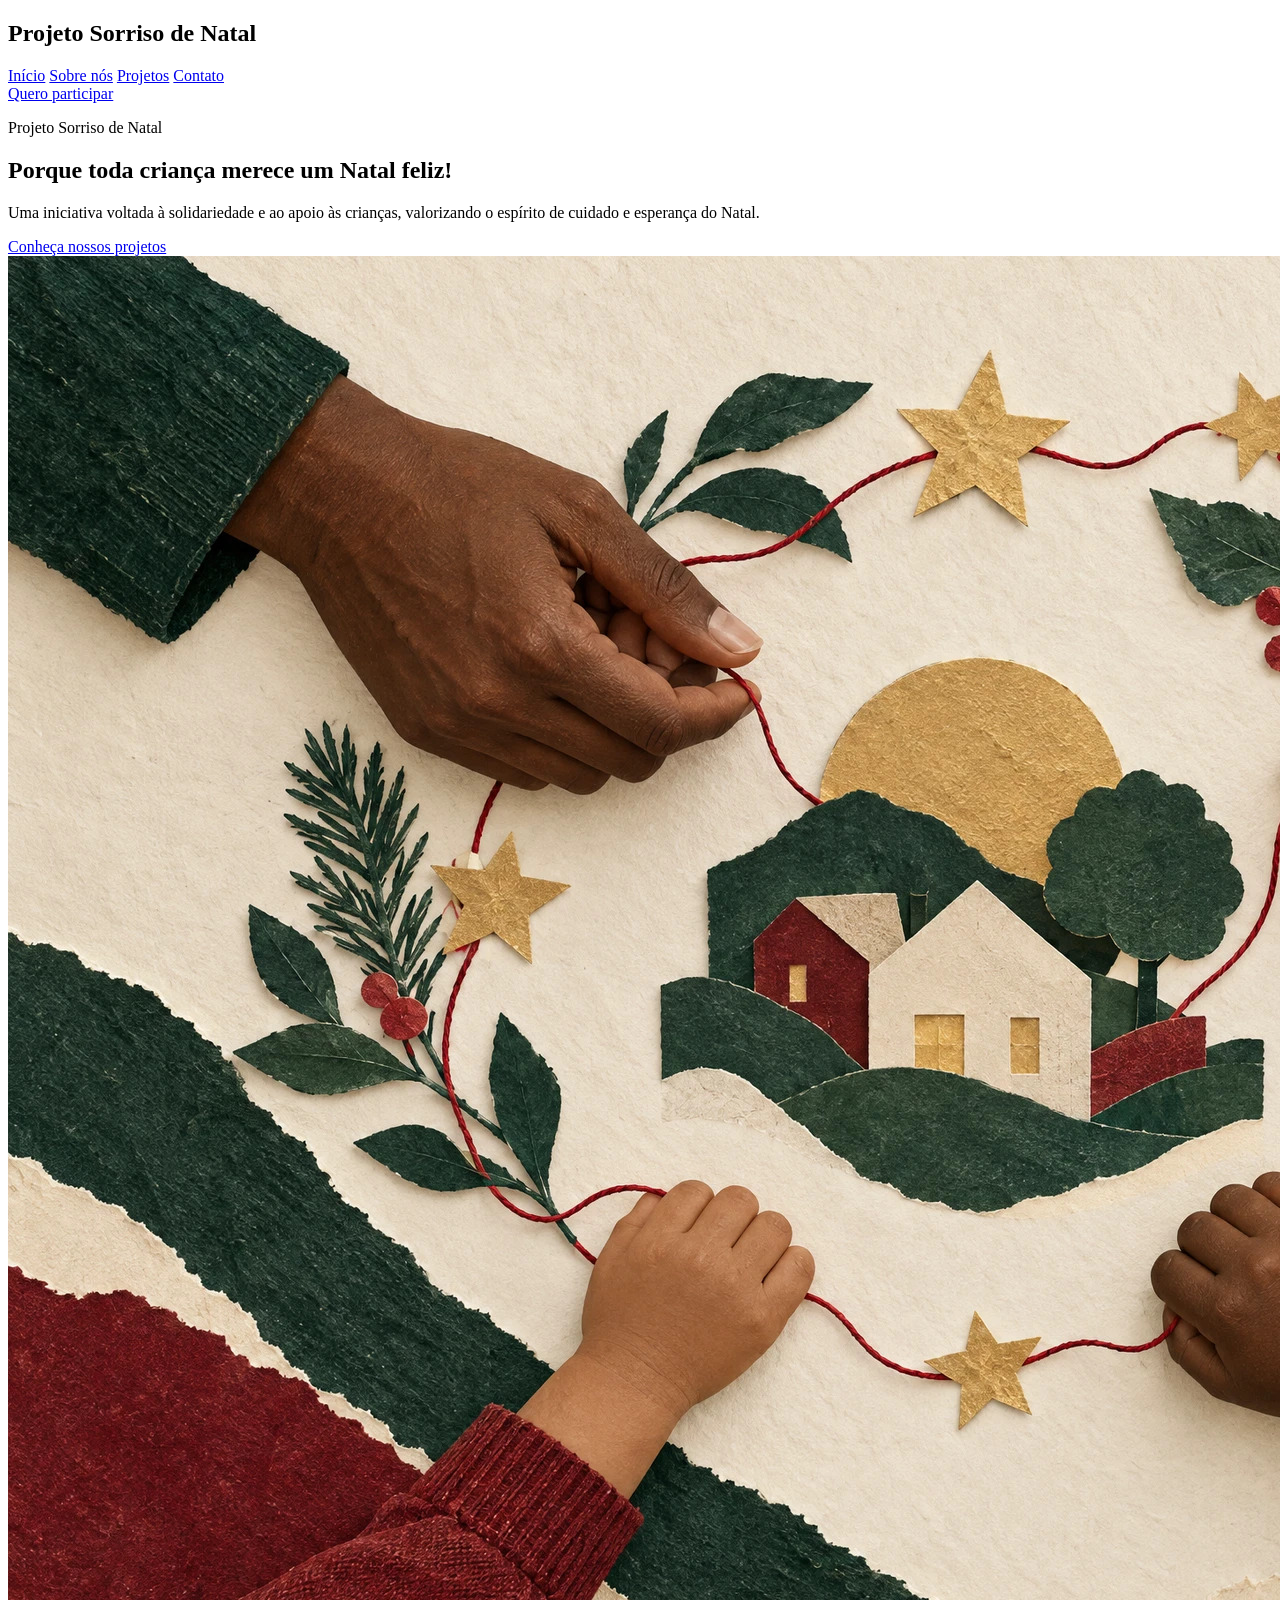
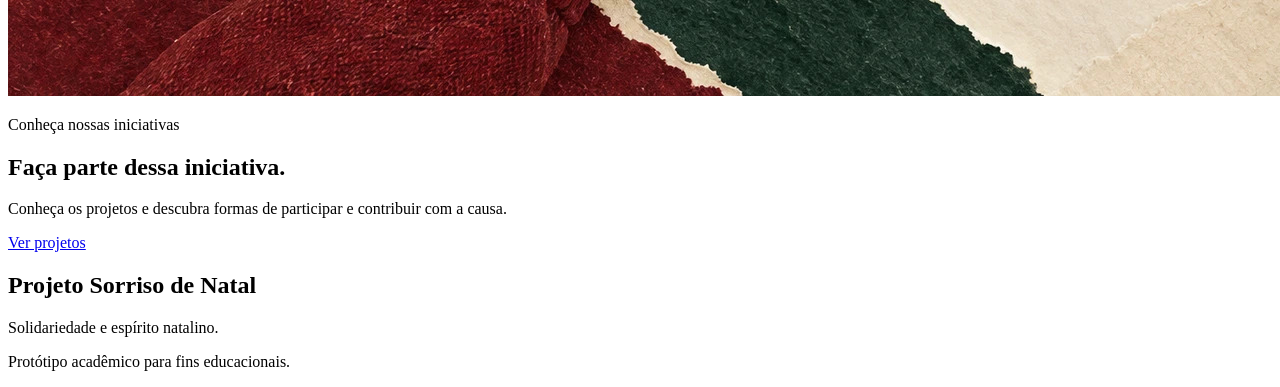
==== início/index.html @ 2841392e "Add files via upload" ====
<!DOCTYPE html>
<html lang="en">
<head>
    <meta charset="UTF-8">
    <meta name="viewport" content="width=device-width, initial-scale=1.0">
    <title>Projeto Sorriso de Natal</title>
    <link rel="stylesheet" href="pagina.css">
</head>
<body>
    
    <header class="cabecalho">
        <div class="logo">
            <h2>Projeto Sorriso de Natal</h2>
        </div>

        <nav class="menu">
            <a href="index.html">Início</a>
            <a href="sobre.html">Sobre nós</a>
            <a href="projetos.html">Projetos</a>
            <a href="contato.html">Contato</a>
        </nav>

        <a href="contato.html" class="botao-ajuda">Quero participar</a>
    </header>

    <main>
        <section class="banner">

            <div class="banner-texto">
                
                <p class="subtitulo">Projeto Sorriso de Natal</p>

                <h1>Porque toda criança merece um Natal feliz!</h1>

                <p>Uma iniciativa voltada à solidariedade e ao apoio às crianças, valorizando o espírito de cuidado e esperança do Natal.</p>

                <a href="projetos.html" class="botao-principal">Conheça nossos projetos</a>

                <div class="banner-imagem"><img src="banner-natal.jpg" alt="Imagem relacionada ao Natal e à solidariedade"></div>
            </div>
        </section>

        <section class="chamada-projetos">

            <p class="subtitulo">Conheça nossas iniciativas</p>
            <h2>Faça parte dessa iniciativa.</h2>
            <p>Conheça os projetos e descubra formas de participar e contribuir com a causa.</p>

            <a href="projetos.html" class="botao-principal">Ver projetos</a>

        </section>
    </main>

    <footer class="rodape">

        <h2>Projeto Sorriso de Natal</h2>
        <p>Solidariedade e espírito natalino.</p>
        <p>Protótipo acadêmico para fins educacionais.</p>

    </footer>

</body>
</html>
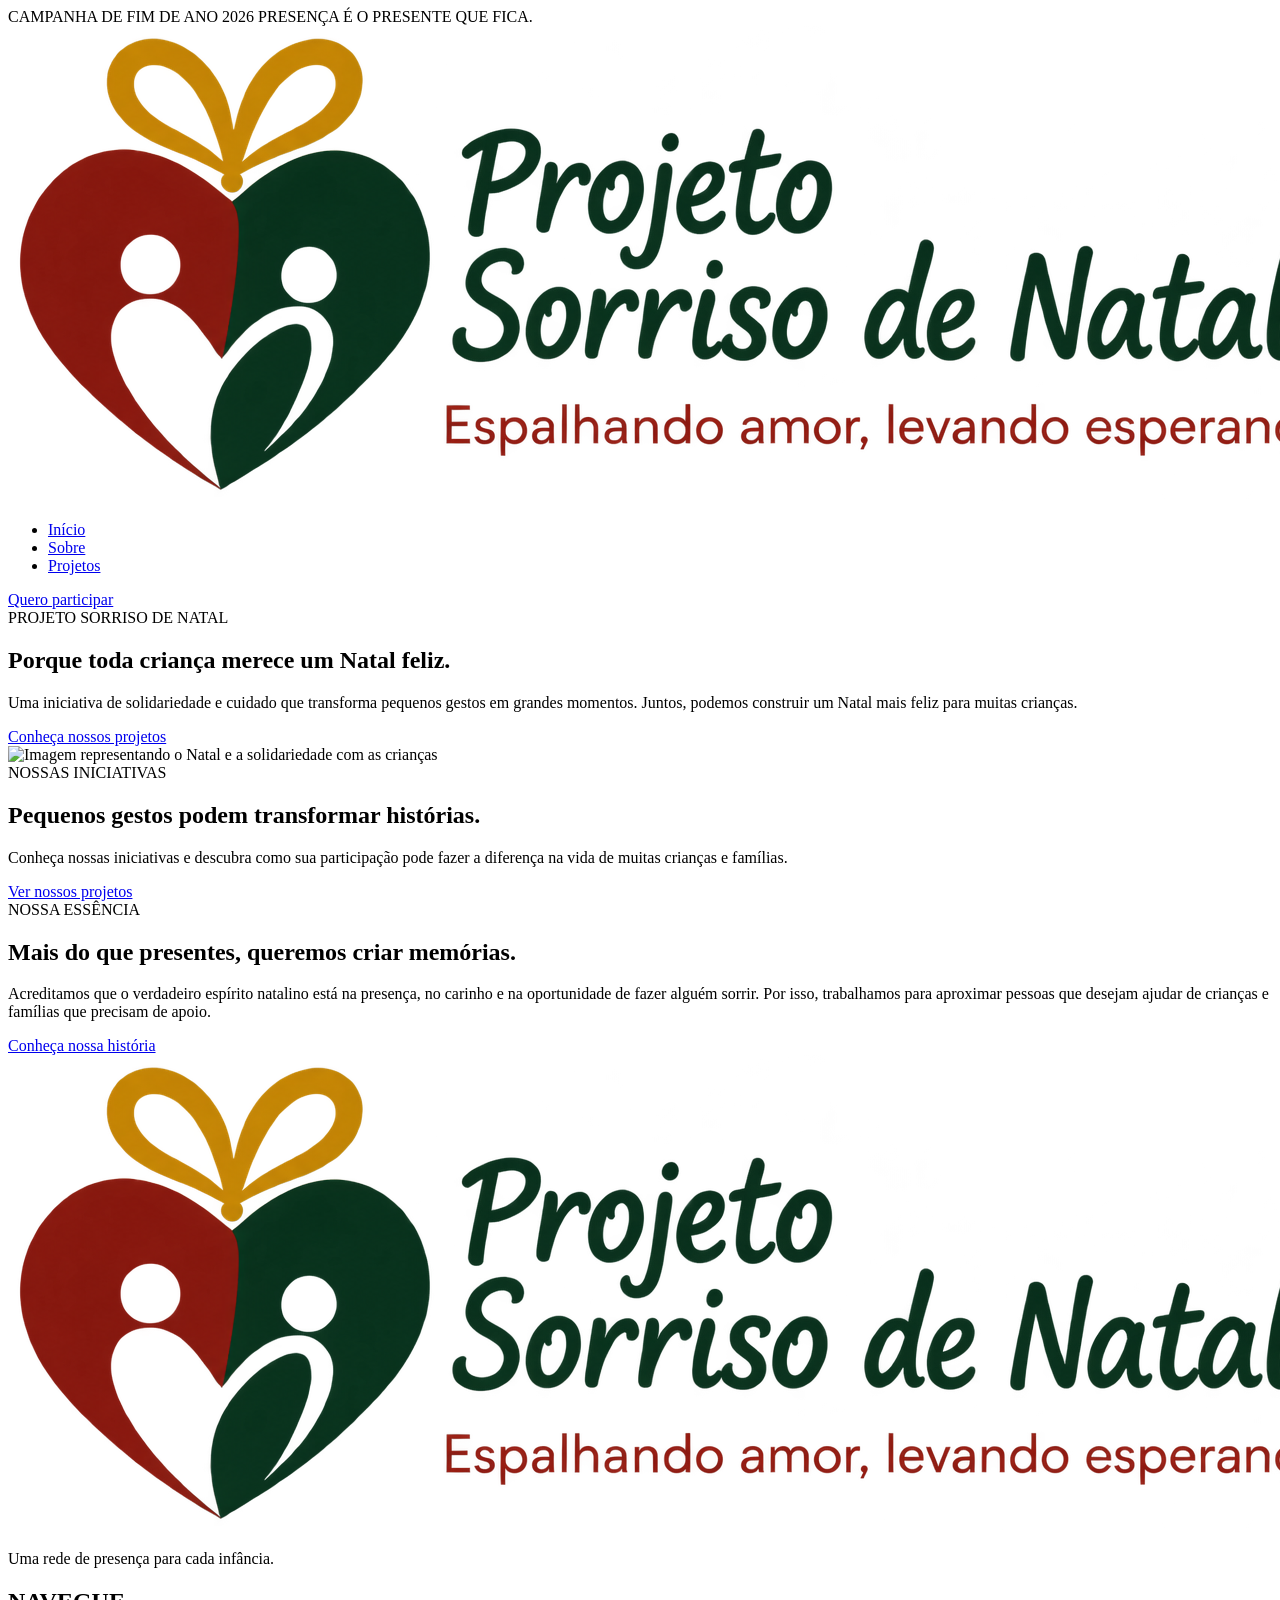
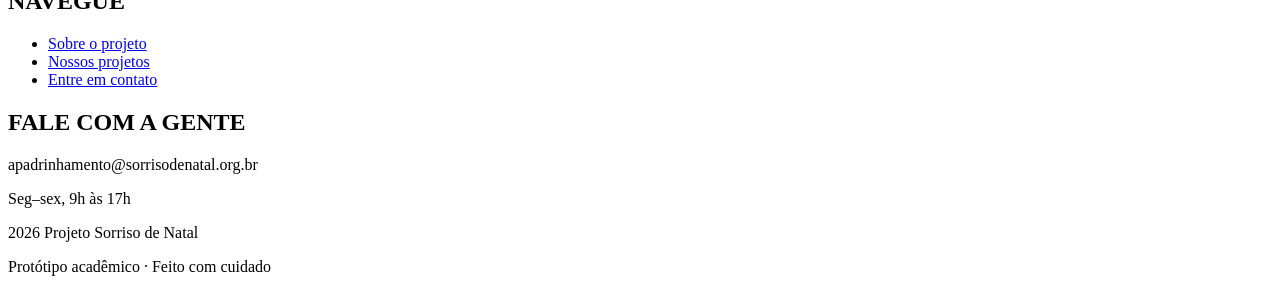
==== commit 102f6dc6: "Update index.html" ====
--- a/início/index.html
+++ b/início/index.html
@@ -1,63 +1,144 @@
+
 <!DOCTYPE html>
-<html lang="en">
+<html lang="pt-BR">
+
 <head>
     <meta charset="UTF-8">
     <meta name="viewport" content="width=device-width, initial-scale=1.0">
-    <title>Projeto Sorriso de Natal</title>
+
+    <title>Início - Projeto Sorriso de Natal</title>
+
+    <link rel="preconnect" href="https://fonts.googleapis.com">
+    <link rel="preconnect" href="https://fonts.gstatic.com" crossorigin>
+    <link href="https://fonts.googleapis.com/css2?family=DM+Sans:wght@400;500;700&family=Playfair+Display:wght@700;800&display=swap" rel="stylesheet">
     <link rel="stylesheet" href="pagina.css">
+
 </head>
 <body>
-    
-    <header class="cabecalho">
+
+    <!--barra superior da página inicial-->
+
+    <div class="top-bar">
+        <span>CAMPANHA DE FIM DE ANO 2026</span>
+        <span class="destaque">PRESENÇA É O PRESENTE QUE FICA.</span>
+    </div>
+
+
+    <!--cabeçalho -->
+
+    <header class="navbar">
         <div class="logo">
-            <h2>Projeto Sorriso de Natal</h2>
+            <img src="img/logo.png" alt="Logotipo Projeto Sorriso de Natal">
         </div>
 
-        <nav class="menu">
-            <a href="index.html">Início</a>
-            <a href="sobre.html">Sobre nós</a>
-            <a href="projetos.html">Projetos</a>
-            <a href="contato.html">Contato</a>
+        <nav>
+            <ul>
+                <li>
+                    <a href="index.html" class="here" aria-current="page">Início</a>
+                </li>
+
+                <li>
+                    <a href="sobre.html">Sobre</a>
+                </li>
+
+                <li>
+                    <a href="projetos.html">Projetos</a>
+                </li>
+            </ul>
         </nav>
 
-        <a href="contato.html" class="botao-ajuda">Quero participar</a>
+        <a href="contato.html" class="botao-participar">Quero participar</a>
     </header>
 
     <main>
+
+        <!--banner principal-->
+
         <section class="banner">
+            <div class="banner-texto">
+                <span class="tagline">PROJETO SORRISO DE NATAL</span>
+                <h1>
+                    Porque toda criança merece um
+                    <span>Natal feliz.</span>
+                </h1>
+                <p>Uma iniciativa de solidariedade e cuidado que transforma
+                    pequenos gestos em grandes momentos. Juntos, podemos
+                    construir um Natal mais feliz para muitas crianças.</p>
+                
+                <a href="projetos.html" class="botao-principal">Conheça nossos projetos</a>
+            </div>
 
-            <div class="banner-texto">
-                
-                <p class="subtitulo">Projeto Sorriso de Natal</p>
-
-                <h1>Porque toda criança merece um Natal feliz!</h1>
-
-                <p>Uma iniciativa voltada à solidariedade e ao apoio às crianças, valorizando o espírito de cuidado e esperança do Natal.</p>
-
-                <a href="projetos.html" class="botao-principal">Conheça nossos projetos</a>
-
-                <div class="banner-imagem"><img src="banner-natal.jpg" alt="Imagem relacionada ao Natal e à solidariedade"></div>
+            <div class="banner-imagem">
+                <img src="img/banner-natal.jpg" alt="Imagem representando o Natal e a solidariedade com as crianças">
             </div>
         </section>
 
+
+        <!--chcmada dos projetos oferecidos pela ong-->
+
         <section class="chamada-projetos">
+            <span class="tagline">NOSSAS INICIATIVAS</span>
+            <h2>Pequenos gestos podem transformar histórias.</h2>
+            
+            <p>Conheça nossas iniciativas e descubra como sua participação
+                pode fazer a diferença na vida de muitas crianças e famílias.</p>
+            
+            <a href="projetos.html" class="botao-principal">Ver nossos projetos</a>
+        </section>
 
-            <p class="subtitulo">Conheça nossas iniciativas</p>
-            <h2>Faça parte dessa iniciativa.</h2>
-            <p>Conheça os projetos e descubra formas de participar e contribuir com a causa.</p>
 
-            <a href="projetos.html" class="botao-principal">Ver projetos</a>
+        <!--mensagem institucional-->
 
+        <section class="mensagem">
+            <div class="mensagem-texto">
+                <span class="tagline">NOSSA ESSÊNCIA</span>
+                <h2>Mais do que presentes, queremos criar memórias.</h2>
+
+                <p>Acreditamos que o verdadeiro espírito natalino está
+                    na presença, no carinho e na oportunidade de fazer
+                    alguém sorrir. Por isso, trabalhamos para aproximar
+                    pessoas que desejam ajudar de crianças e famílias
+                    que precisam de apoio.</p>
+
+                <a href="sobre.html" class="link-sobre">Conheça nossa história</a>
+            </div>
         </section>
     </main>
 
-    <footer class="rodape">
 
-        <h2>Projeto Sorriso de Natal</h2>
-        <p>Solidariedade e espírito natalino.</p>
-        <p>Protótipo acadêmico para fins educacionais.</p>
+    <!--rodape-->
 
+    <footer class="footer">
+        <div class="footer-topo">
+            <div class="footer-marca">
+                <div class="footer-logo">
+                    <img src="img/logo.png" alt="Logotipo Projeto Sorriso de Natal">
+                </div>
+
+                <p class="footer-frase">Uma rede de presença para cada infância.</p>
+            </div>
+
+            <div class="footer-coluna">
+                <h2>NAVEGUE</h2>
+
+                <ul>
+                    <li><a href="sobre.html">Sobre o projeto</a></li>
+                    <li><a href="projetos.html">Nossos projetos</a></li>
+                    <li><a href="contato.html">Entre em contato</a></li>
+                </ul>
+            </div>
+
+            <div class="footer-coluna">
+                <h2>FALE COM A GENTE</h2>
+                <p>apadrinhamento@sorrisodenatal.org.br</p>
+                <p>Seg–sex, 9h às 17h</p>
+            </div>
+        </div>
+
+        <div class="footer-base">
+            <p>2026 Projeto Sorriso de Natal</p>
+            <p>Protótipo acadêmico · Feito com cuidado</p>
+        </div>
     </footer>
-
 </body>
-</html>+</html>
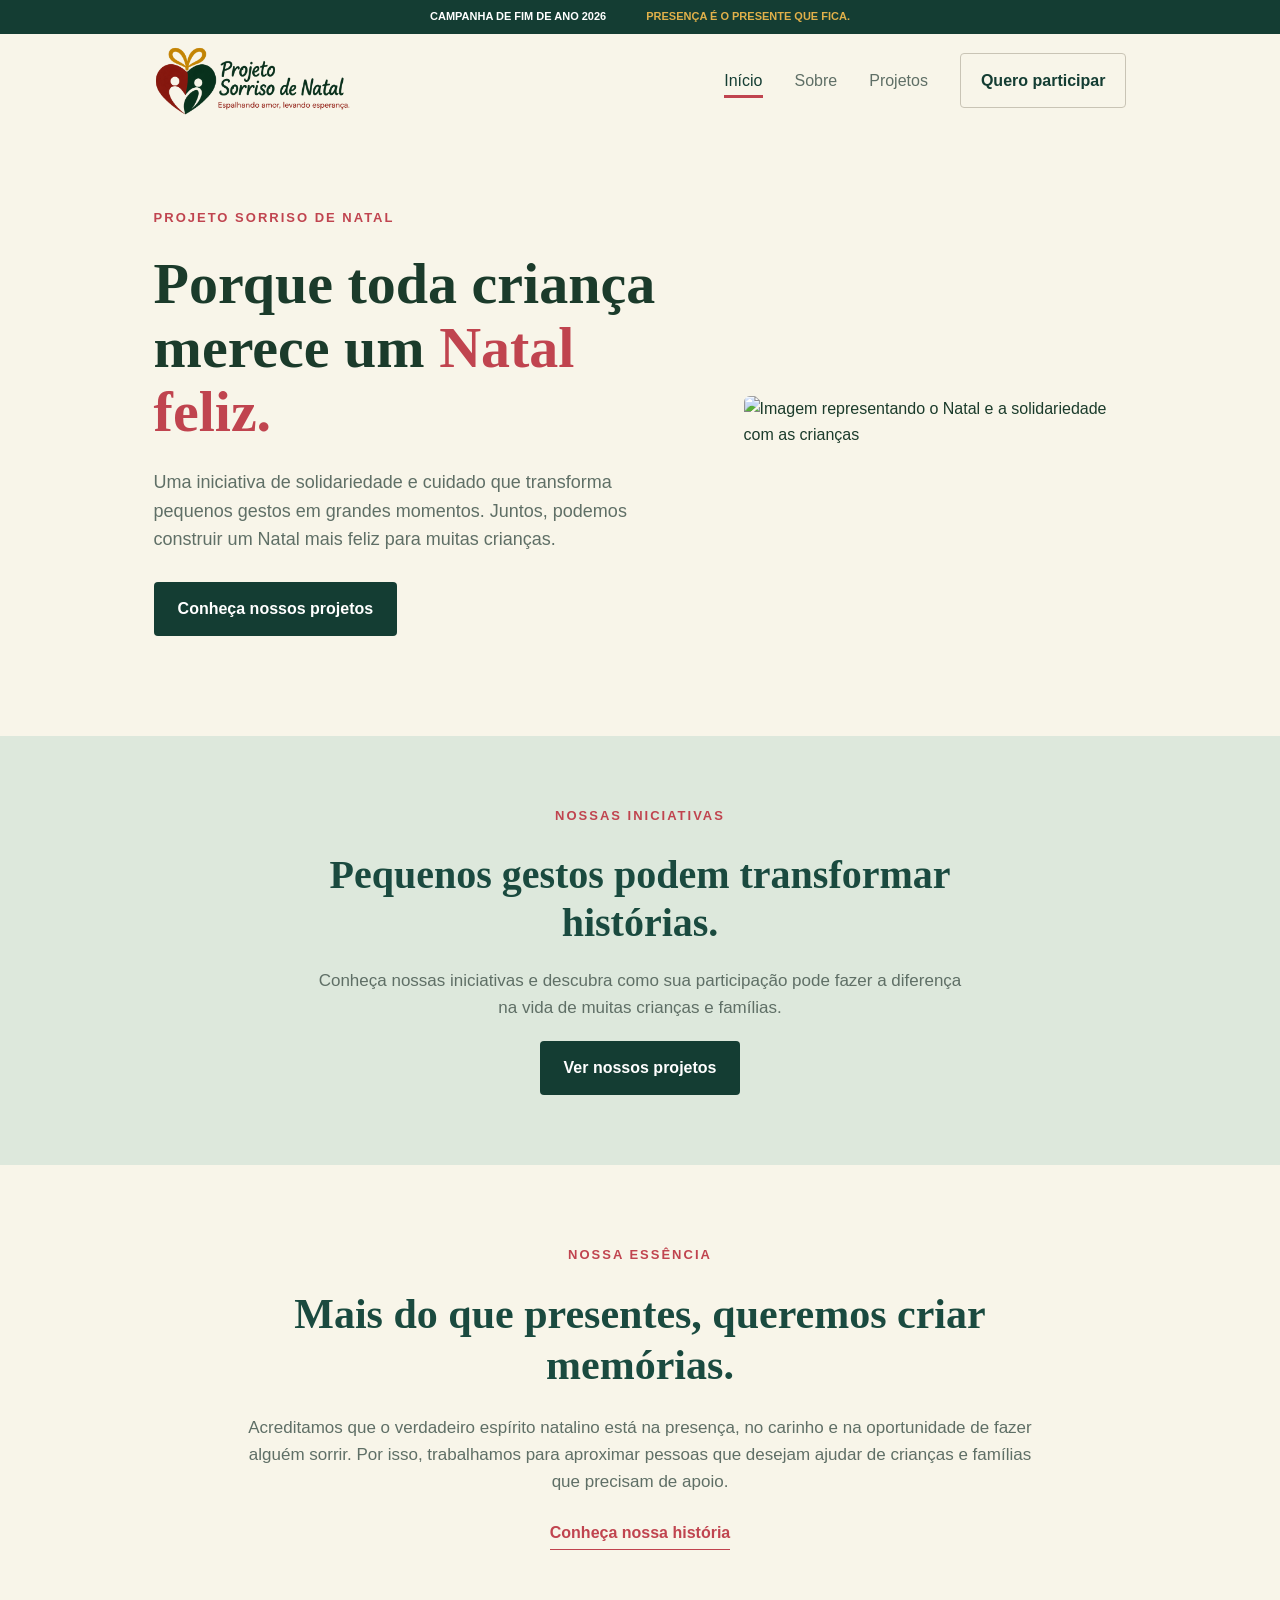
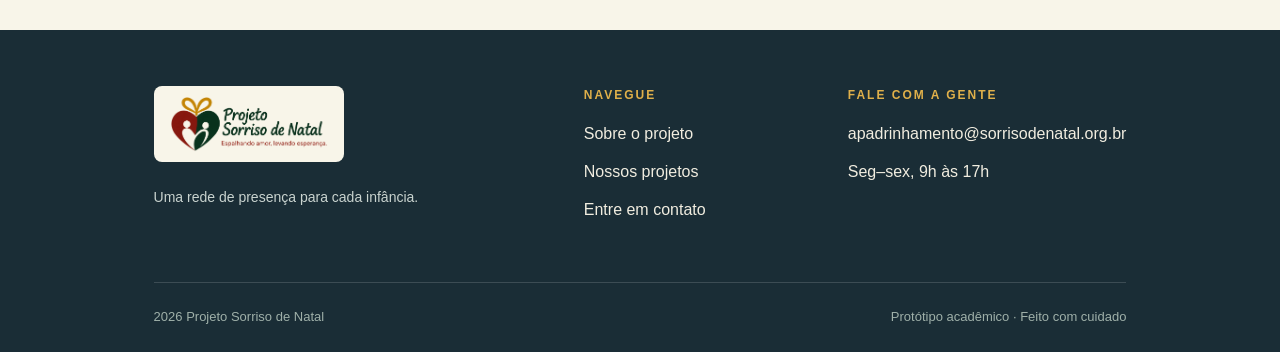
==== commit fd8d2b6e: "Update index.html" ====
--- a/início/index.html
+++ b/início/index.html
@@ -1,4 +1,3 @@
-
 <!DOCTYPE html>
 <html lang="pt-BR">
 
--- a/início/pagina.css
+++ b/início/pagina.css
@@ -0,0 +1,423 @@
+*{
+    margin: 0;
+    padding: 0;
+    box-sizing: border-box;
+}
+
+body{
+    background-color: #f8f5e9;
+    color: #1B3B2B;
+    line-height: 1.6;
+    font-family: 'DM Sans', Arial, sans-serif;
+}
+
+img{
+    max-width: 100%;
+    height: auto;
+    display: block;
+}
+
+
+/*barra superior do site*/
+
+.top-bar{
+    background-color: #143d33;
+    color: white;
+    display: flex;
+    justify-content: center;
+    gap: 40px;
+    padding: 8px 0;
+    font-size: 11px;
+    font-weight: 700;
+}
+
+.destaque{
+    color: #e0b04a;
+}
+
+
+/*cabeçalhooo*/
+
+.navbar{
+    display: flex;
+    align-items: center;
+    padding: 12px 12%;
+}
+
+.logo img{
+    height: 70px;
+    width: auto;
+}
+
+nav{
+    margin-left: auto;
+}
+
+nav ul{
+    display: flex;
+    gap: 32px;
+    list-style: none;
+}
+
+nav a{
+    text-decoration: none;
+    color: #5f6f66;
+    font-weight: 500;
+    padding-bottom: 6px;
+}
+
+nav a.here{
+    color: #143d33;
+    border-bottom: 3px solid #c0444f;
+}
+
+.botao-participar{
+    margin-left: 32px;
+    padding: 14px 20px;
+    border: 1px solid #c9c4b5;
+    border-radius: 4px;
+    color: #143d33;
+    font-weight: 700;
+    text-decoration: none;
+}
+
+
+/*banner principal*/
+
+.banner{
+    display: flex;
+    align-items: center;
+    justify-content: space-between;
+    gap: 50px;
+    padding: 80px 12% 100px;
+}
+
+.banner-texto{
+    max-width: 540px;
+}
+
+.tagline{
+    display: block;
+    color: #c0444f;
+    font-size: 13px;
+    font-weight: 700;
+    letter-spacing: 2px;
+    margin-bottom: 24px;
+}
+
+.banner h1{
+    font-family: 'Playfair Display', Georgia, serif;
+    font-size: 58px;
+    font-weight: 800;
+    line-height: 1.1;
+    margin-bottom: 24px;
+}
+
+.banner h1 span{
+    color: #c0444f;
+}
+
+.banner-texto p{
+    color: #5f6f66;
+    font-size: 18px;
+    margin-bottom: 28px;
+}
+
+.banner-imagem{
+    width: 48%;
+    max-width: 500px;
+}
+
+.banner-imagem img{
+    width: 100%;
+    border-radius: 6px;
+}
+
+
+/*botões e links*/
+
+.botao-principal{
+    display: inline-block;
+    background-color: #143d33;
+    color: white;
+    text-decoration: none;
+    padding: 14px 24px;
+    border-radius: 4px;
+    font-weight: 700;
+}
+
+.botao-principal:hover{
+    background-color: #245c43;
+}
+
+.botao-participar:hover{
+    background-color: #e9e5d9;
+}
+
+.link-sobre{
+    display: inline-block;
+    color: #c0444f;
+    font-weight: 700;
+    text-decoration: none;
+    border-bottom: 1px solid #c0444f;
+    padding-bottom: 4px;
+}
+
+.link-sobre:hover{
+    color: #143d33;
+    border-color: #143d33;
+}
+
+
+/*chamada para os projetos da ong*/
+
+.chamada-projetos{
+    background-color: #dde8dc;
+    text-align: center;
+    padding: 70px 12%;
+}
+
+.chamada-projetos h2{
+    font-family: 'Playfair Display', Georgia, serif;
+    color: #1a4a3f;
+    font-size: 40px;
+    line-height: 1.2;
+    max-width: 750px;
+    margin: 0 auto 20px;
+}
+
+.chamada-projetos p{
+    color: #5f6f66;
+    font-size: 17px;
+    max-width: 650px;
+    margin: 0 auto 20px;
+}
+
+
+/*mensagem institucional*/
+
+.mensagem{
+    padding: 80px 12%;
+}
+
+.mensagem-texto{
+    max-width: 800px;
+    margin: 0 auto;
+    text-align: center;
+}
+
+.mensagem h2{
+    font-family: 'Playfair Display', Georgia, serif;
+    color: #1a4a3f;
+    font-size: 42px;
+    line-height: 1.2;
+    margin-bottom: 24px;
+}
+
+.mensagem p{
+    color: #5f6f66;
+    font-size: 17px;
+    margin-bottom: 24px;
+}
+
+
+/*rodape*/
+
+.footer{
+    background-color: #1a2d36;
+    color: #f1ede0;
+    padding: 56px 12% 24px;
+}
+
+.footer-topo{
+    display: flex;
+    gap: 64px;
+    padding-bottom: 48px;
+}
+
+.footer-marca{
+    margin-right: auto;
+    max-width: 360px;
+}
+
+.footer-logo{
+    display: inline-block;
+    background-color: #f8f5e9;
+    padding: 10px 16px;
+    border-radius: 8px;
+    margin-bottom: 16px;
+}
+
+.footer-logo img{
+    height: 56px;
+    width: auto;
+}
+
+.footer-frase{
+    font-size: 14px;
+    color: #c9d3cf;
+}
+
+.footer-coluna{
+    min-width: 200px;
+}
+
+.footer-coluna h2{
+    color: #e0b04a;
+    font-size: 12px;
+    letter-spacing: 2px;
+    margin-bottom: 16px;
+}
+
+.footer-coluna ul{
+    list-style: none;
+}
+
+.footer-coluna li,
+.footer-coluna p{
+    margin-bottom: 12px;
+}
+
+.footer-coluna a{
+    color: #f1ede0;
+    text-decoration: none;
+}
+
+.footer-coluna a:hover{
+    color: #e0b04a;
+}
+
+.footer-base{
+    display: flex;
+    justify-content: space-between;
+    border-top: 1px solid rgba(255, 255, 255, 0.15);
+    padding-top: 24px;
+    font-size: 13px;
+    color: #9fb0a9;
+}
+
+
+/*acessibilidade do site*/
+
+a:focus-visible{
+    outline: 3px solid #c0444f;
+    outline-offset: 4px;
+}
+
+
+/*responsividade*/
+
+@media (max-width: 768px) {
+
+    /*barra superior*/
+
+    .top-bar{
+        flex-direction: column;
+        align-items: center;
+        gap: 4px;
+        padding: 10px 16px;
+        text-align: center;
+    }
+
+
+    /*cabeçalho*/
+
+    .navbar{
+        flex-wrap: wrap;
+        justify-content: center;
+        gap: 16px;
+        padding: 16px 6%;
+    }
+
+    .logo{
+        width: 100%;
+        display: flex;
+        justify-content: center;
+    }
+
+    nav{
+        margin-left: 0;
+    }
+
+    nav ul{
+        gap: 20px;
+    }
+
+    .botao-participar{
+        margin-left: 0;
+    }
+
+
+    /*banner*/
+
+    .banner{
+        flex-direction: column;
+        text-align: center;
+        gap: 35px;
+        padding: 48px 6% 64px;
+    }
+
+    .banner-texto{
+        max-width: 100%;
+    }
+
+    .banner h1{
+        font-size: 38px;
+    }
+
+    .banner-texto p{
+        font-size: 16px;
+    }
+
+    .banner-imagem{
+        width: 100%;
+        max-width: 500px;
+    }
+
+
+    /*chamada para projetos */
+
+    .chamada-projetos{
+        padding: 50px 6%;
+    }
+
+    .chamada-projetos h2{
+        font-size: 30px;
+    }
+
+    .chamada-projetos p{
+        font-size: 16px;
+    }
+
+
+    /*mensagem institucional*/
+
+    .mensagem{
+        padding: 55px 6%;
+    }
+
+    .mensagem h2 {
+        font-size: 32px;
+    }
+
+    .mensagem p{
+        font-size: 16px;
+    }
+
+
+    /*rodapé*/
+
+    .footer{
+        padding: 40px 6% 24px;
+    }
+
+    .footer-topo{
+        flex-direction: column;
+        gap: 32px;
+    }
+
+    .footer-base{
+        flex-direction: column;
+        gap: 8px;
+    }
+}
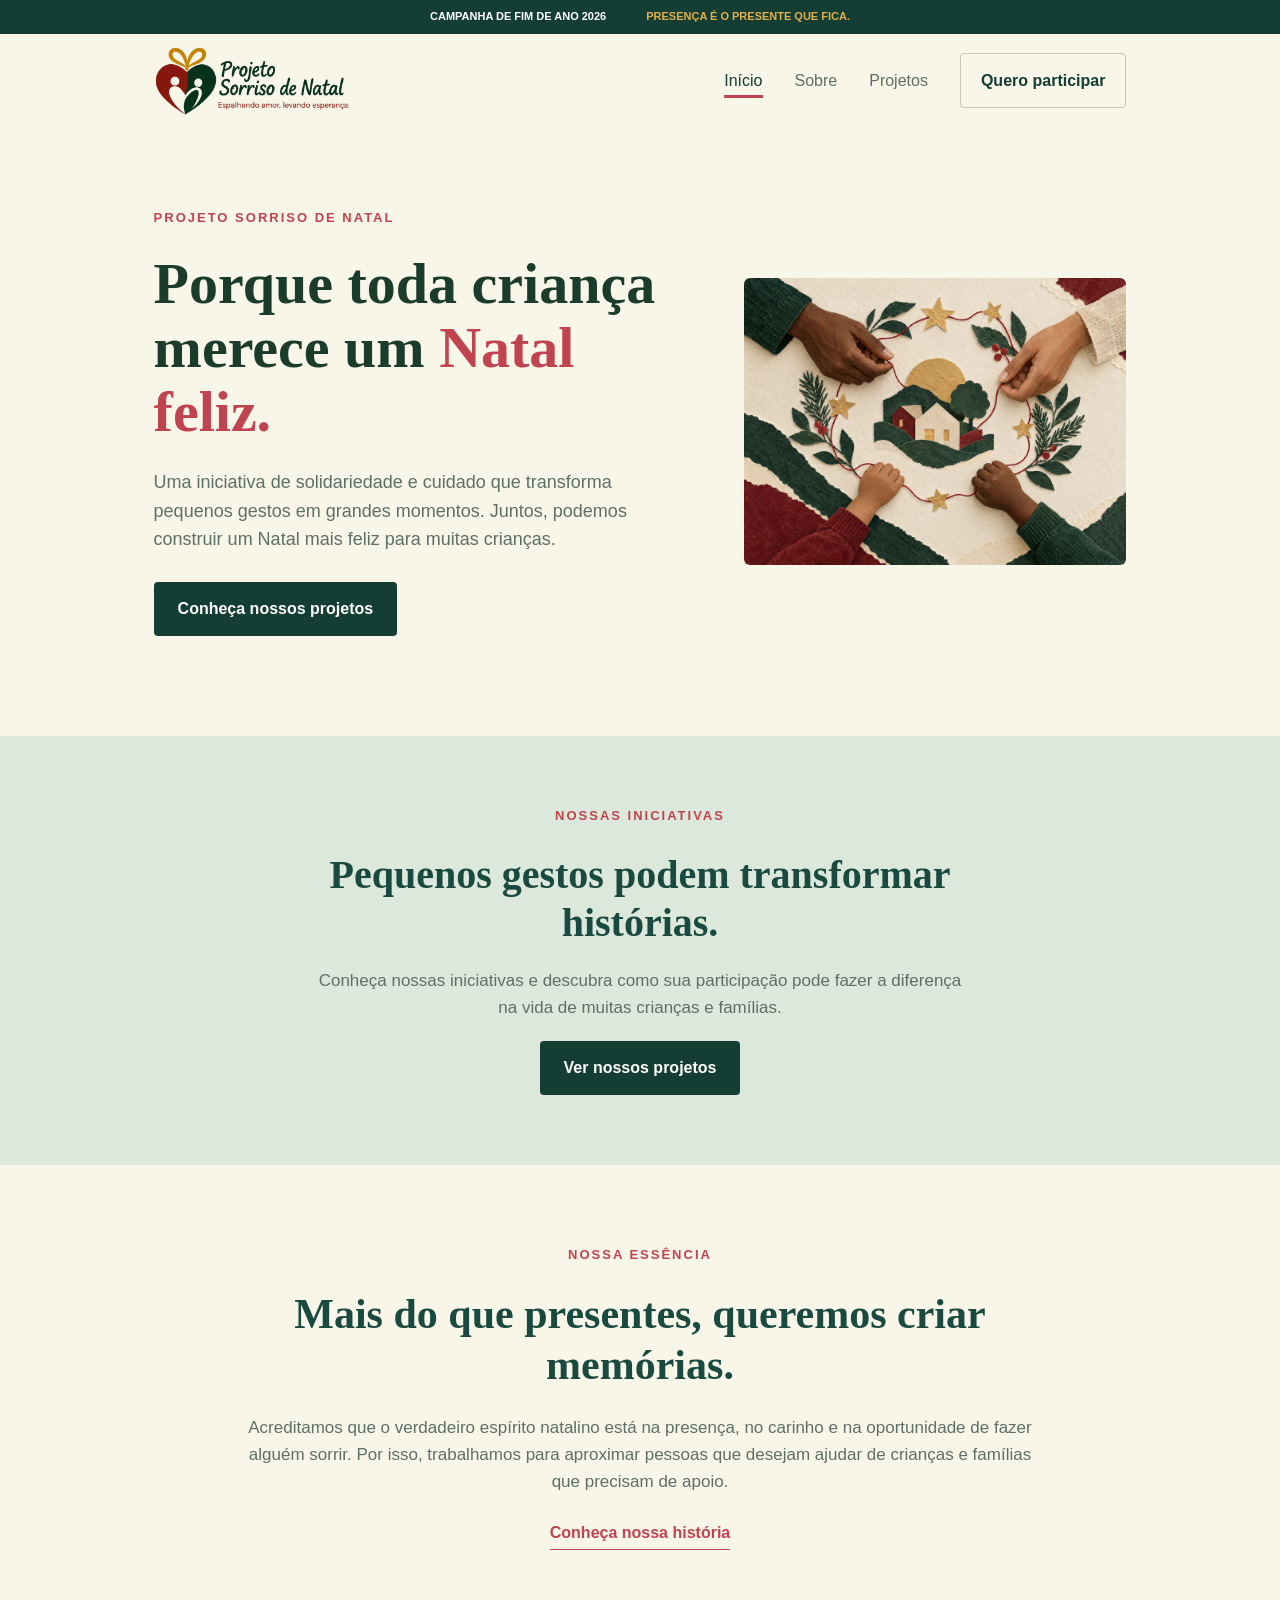
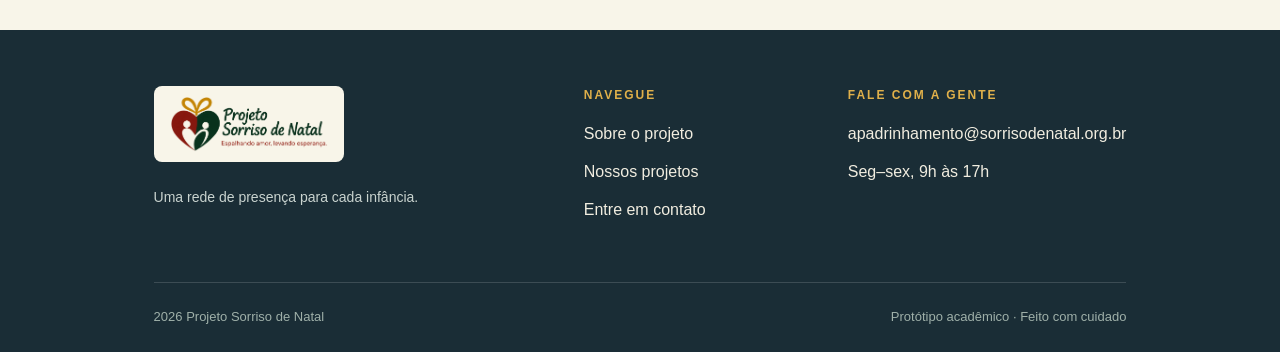
==== commit 1dfceb66: "Update index.html" ====
--- a/início/index.html
+++ b/início/index.html
@@ -15,7 +15,7 @@
 </head>
 <body>
 
-    <!--barra superior da página inicial-->
+    <!--tirinha superior da página inicial-->
 
     <div class="top-bar">
         <span>CAMPANHA DE FIM DE ANO 2026</span>
@@ -32,17 +32,11 @@
 
         <nav>
             <ul>
-                <li>
-                    <a href="index.html" class="here" aria-current="page">Início</a>
-                </li>
+                <li><a href="index.html" class="here" aria-current="page">Início</a></li>
 
-                <li>
-                    <a href="sobre.html">Sobre</a>
-                </li>
+                <li><a href="sobre.html">Sobre</a></li>
 
-                <li>
-                    <a href="projetos.html">Projetos</a>
-                </li>
+                <li><a href="projetos.html">Projetos</a></li>
             </ul>
         </nav>
 
@@ -56,10 +50,12 @@
         <section class="banner">
             <div class="banner-texto">
                 <span class="tagline">PROJETO SORRISO DE NATAL</span>
+
                 <h1>
                     Porque toda criança merece um
                     <span>Natal feliz.</span>
                 </h1>
+
                 <p>Uma iniciativa de solidariedade e cuidado que transforma
                     pequenos gestos em grandes momentos. Juntos, podemos
                     construir um Natal mais feliz para muitas crianças.</p>
@@ -68,7 +64,7 @@
             </div>
 
             <div class="banner-imagem">
-                <img src="img/banner-natal.jpg" alt="Imagem representando o Natal e a solidariedade com as crianças">
+                <img src="banner-natal.jpg" alt="Imagem representando o Natal e a solidariedade com as crianças">
             </div>
         </section>
 
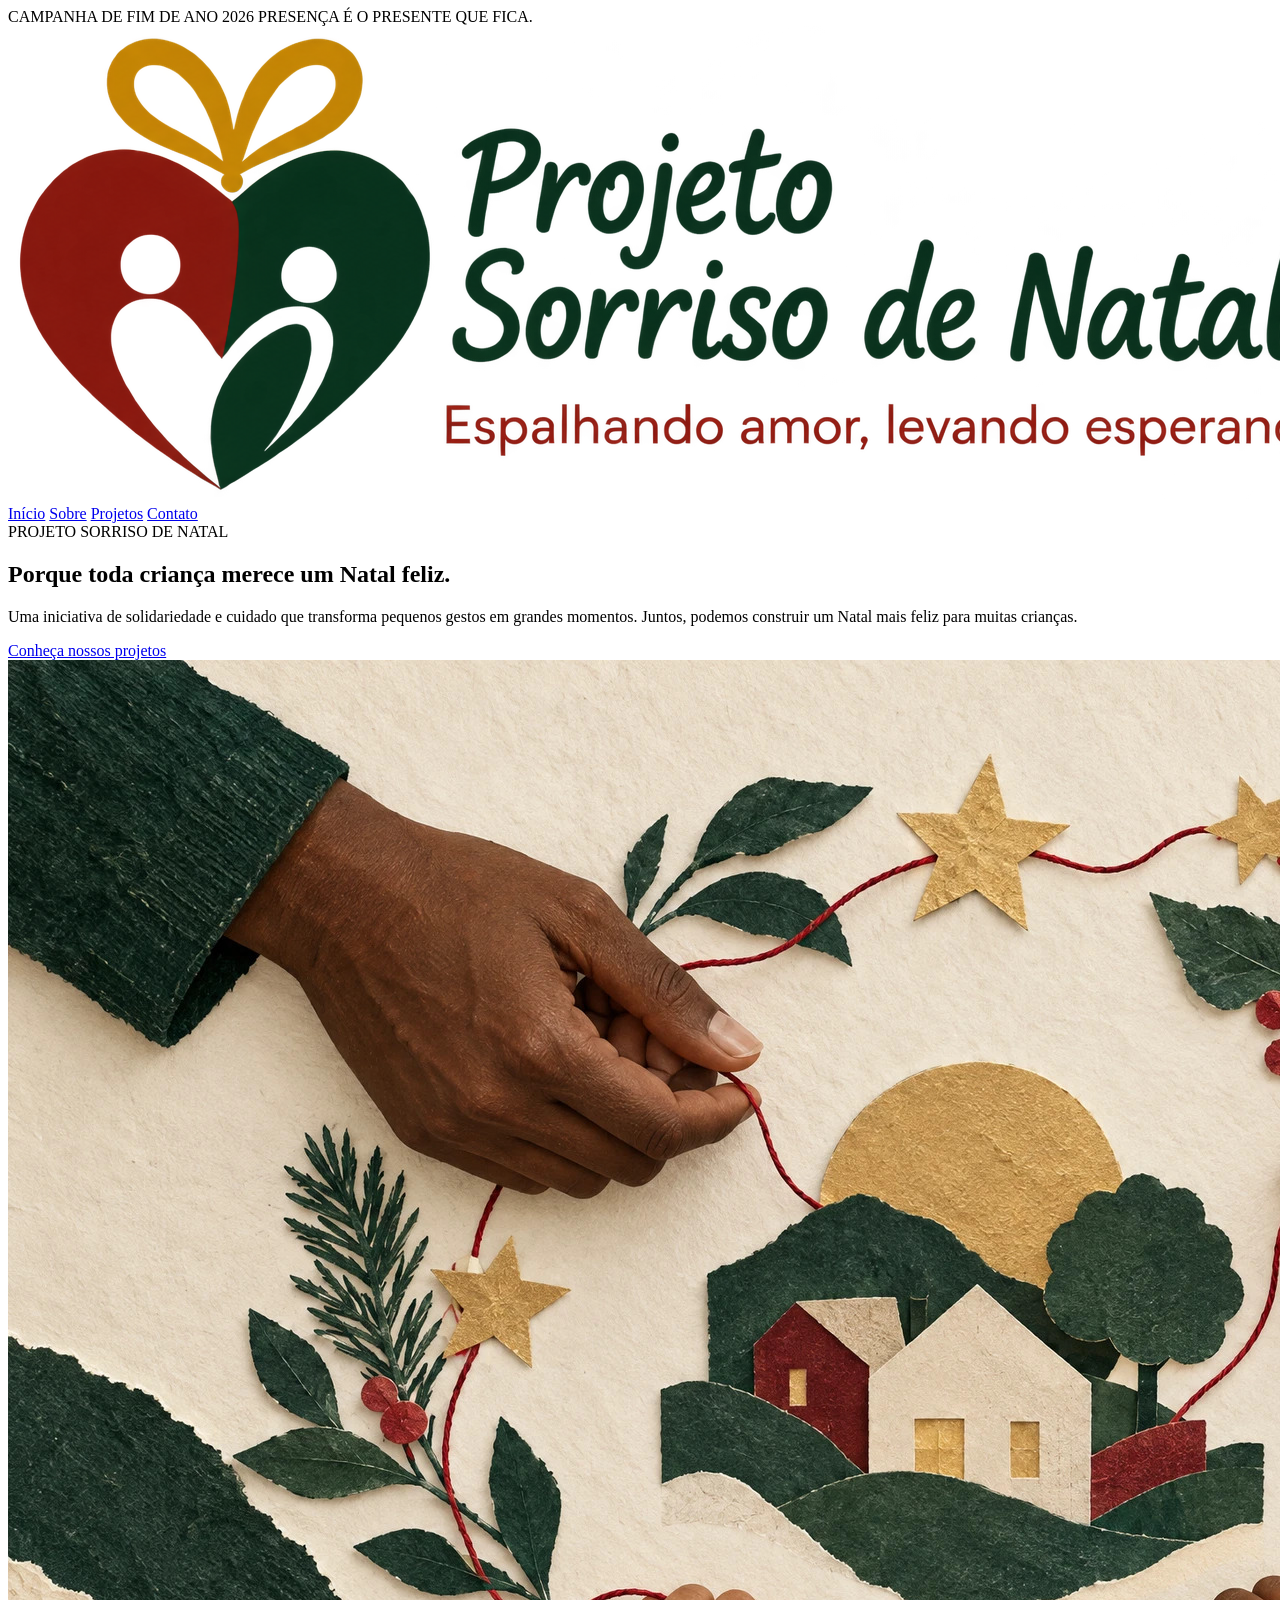
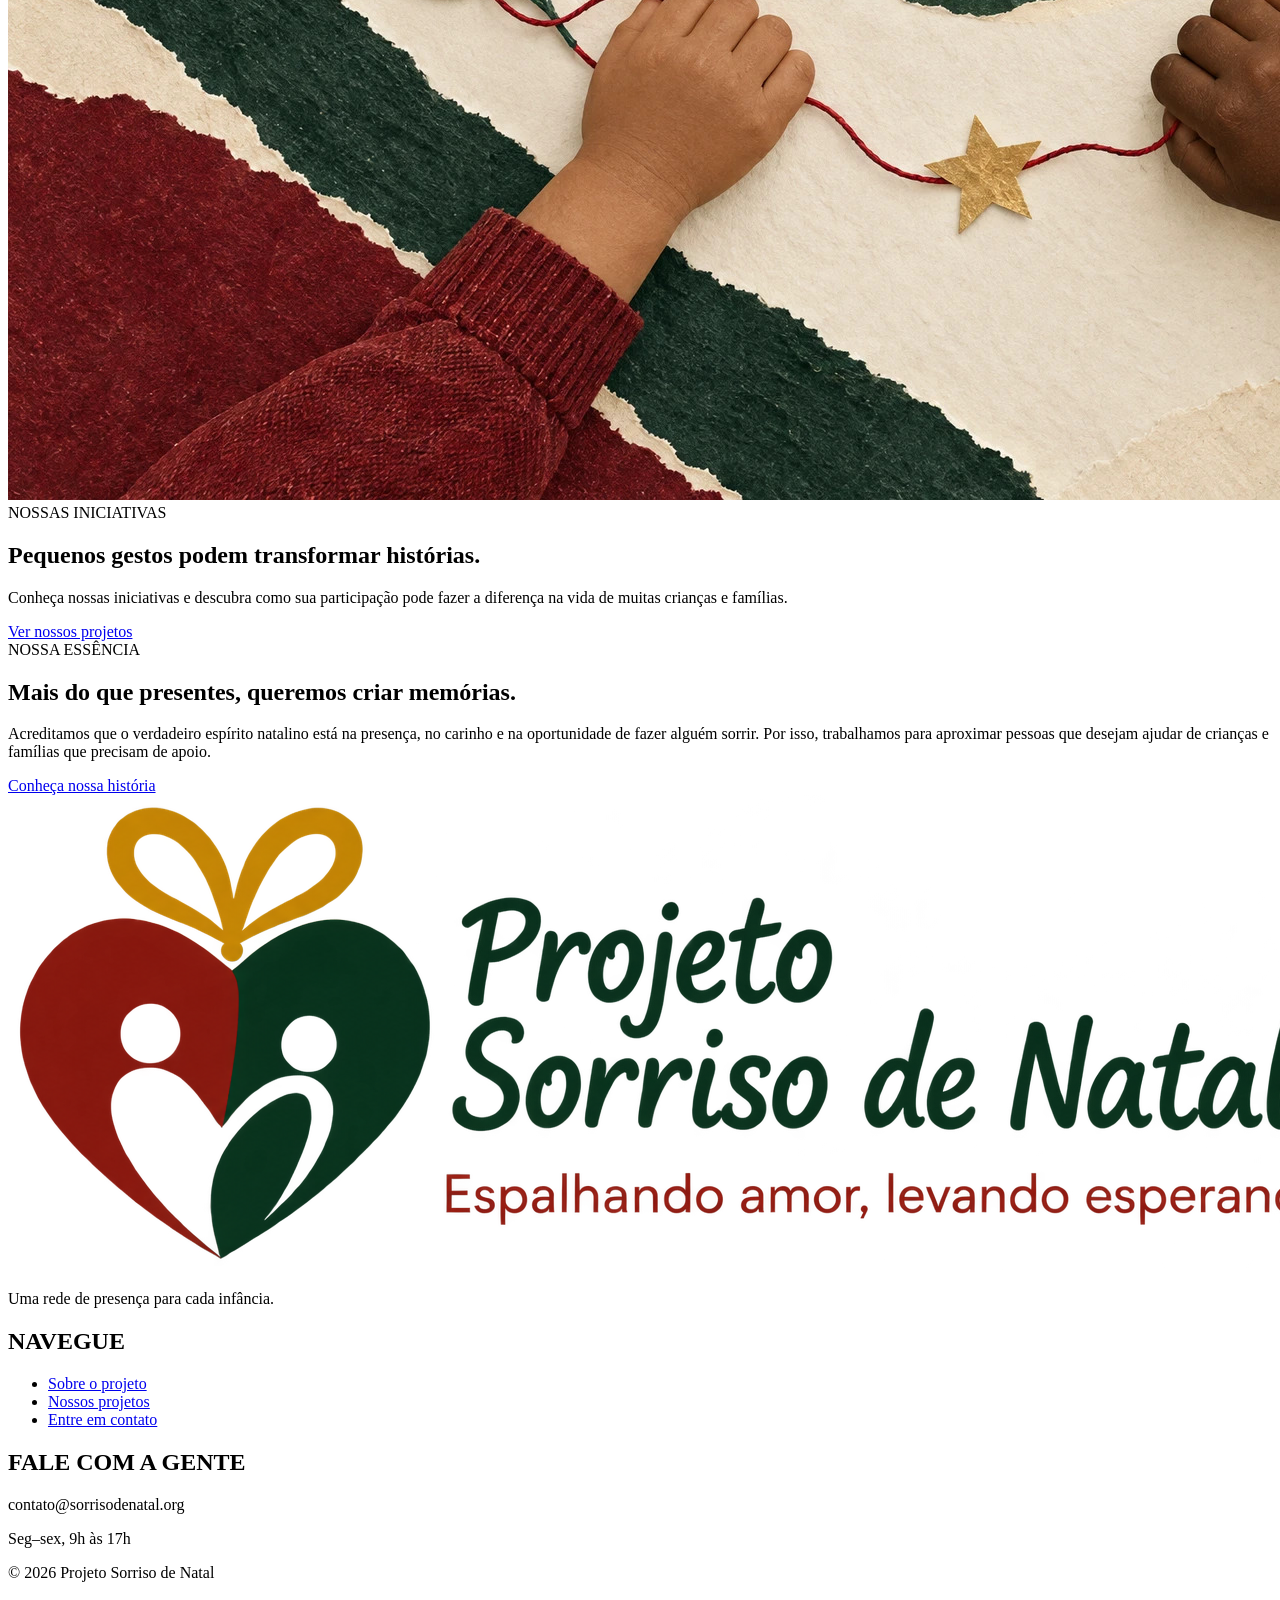
==== commit 4247cc46: "Add files via upload" ====
--- a/início/index.html
+++ b/início/index.html
@@ -1,3 +1,4 @@
+
 <!DOCTYPE html>
 <html lang="pt-BR">
 
@@ -10,12 +11,12 @@
     <link rel="preconnect" href="https://fonts.googleapis.com">
     <link rel="preconnect" href="https://fonts.gstatic.com" crossorigin>
     <link href="https://fonts.googleapis.com/css2?family=DM+Sans:wght@400;500;700&family=Playfair+Display:wght@700;800&display=swap" rel="stylesheet">
-    <link rel="stylesheet" href="pagina.css">
+    <link rel="stylesheet" href="css/style.css">
 
 </head>
 <body>
 
-    <!--tirinha superior da página inicial-->
+    <!--barra superior da página inicial-->
 
     <div class="top-bar">
         <span>CAMPANHA DE FIM DE ANO 2026</span>
@@ -25,23 +26,17 @@
 
     <!--cabeçalho -->
 
-    <header class="navbar">
-        <div class="logo">
-            <img src="img/logo.png" alt="Logotipo Projeto Sorriso de Natal">
-        </div>
-
-        <nav>
-            <ul>
-                <li><a href="index.html" class="here" aria-current="page">Início</a></li>
-
-                <li><a href="sobre.html">Sobre</a></li>
-
-                <li><a href="projetos.html">Projetos</a></li>
-            </ul>
-        </nav>
-
-        <a href="contato.html" class="botao-participar">Quero participar</a>
-    </header>
+<header>
+  <a class="logo" href="index.html" aria-label="Projeto Sorriso de Natal">
+    <img src="img/logo.png" alt="Projeto Sorriso de Natal">
+  </a>
+  <nav>
+    <a href="index.html">Início</a>
+    <a href="sobre.html">Sobre</a>
+    <a href="projeto.html">Projetos</a>
+    <a class="btn-nav" href="contato.html">Contato</a>
+  </nav>
+</header>
 
     <main>
 
@@ -50,21 +45,19 @@
         <section class="banner">
             <div class="banner-texto">
                 <span class="tagline">PROJETO SORRISO DE NATAL</span>
-
                 <h1>
                     Porque toda criança merece um
                     <span>Natal feliz.</span>
                 </h1>
-
                 <p>Uma iniciativa de solidariedade e cuidado que transforma
                     pequenos gestos em grandes momentos. Juntos, podemos
                     construir um Natal mais feliz para muitas crianças.</p>
                 
-                <a href="projetos.html" class="botao-principal">Conheça nossos projetos</a>
+                <a href="projeto.html" class="botao-principal">Conheça nossos projetos</a>
             </div>
 
             <div class="banner-imagem">
-                <img src="banner-natal.jpg" alt="Imagem representando o Natal e a solidariedade com as crianças">
+                <img src="img/banner-natal.jpg" alt="Imagem representando o Natal e a solidariedade com as crianças">
             </div>
         </section>
 
@@ -78,7 +71,7 @@
             <p>Conheça nossas iniciativas e descubra como sua participação
                 pode fazer a diferença na vida de muitas crianças e famílias.</p>
             
-            <a href="projetos.html" class="botao-principal">Ver nossos projetos</a>
+            <a href="projeto.html" class="botao-principal">Ver nossos projetos</a>
         </section>
 
 
@@ -103,37 +96,35 @@
 
     <!--rodape-->
 
-    <footer class="footer">
+       <footer class="footer">
         <div class="footer-topo">
             <div class="footer-marca">
                 <div class="footer-logo">
                     <img src="img/logo.png" alt="Logotipo Projeto Sorriso de Natal">
                 </div>
-
                 <p class="footer-frase">Uma rede de presença para cada infância.</p>
             </div>
 
             <div class="footer-coluna">
                 <h2>NAVEGUE</h2>
-
                 <ul>
                     <li><a href="sobre.html">Sobre o projeto</a></li>
-                    <li><a href="projetos.html">Nossos projetos</a></li>
+                    <li><a href="projeto.html">Nossos projetos</a></li>
                     <li><a href="contato.html">Entre em contato</a></li>
                 </ul>
             </div>
 
             <div class="footer-coluna">
                 <h2>FALE COM A GENTE</h2>
-                <p>apadrinhamento@sorrisodenatal.org.br</p>
+                <p>contato@sorrisodenatal.org</p>
                 <p>Seg–sex, 9h às 17h</p>
             </div>
         </div>
 
         <div class="footer-base">
-            <p>2026 Projeto Sorriso de Natal</p>
+            <p>© 2026 Projeto Sorriso de Natal</p>
             <p>Protótipo acadêmico · Feito com cuidado</p>
         </div>
     </footer>
 </body>
-</html>
+</html>
